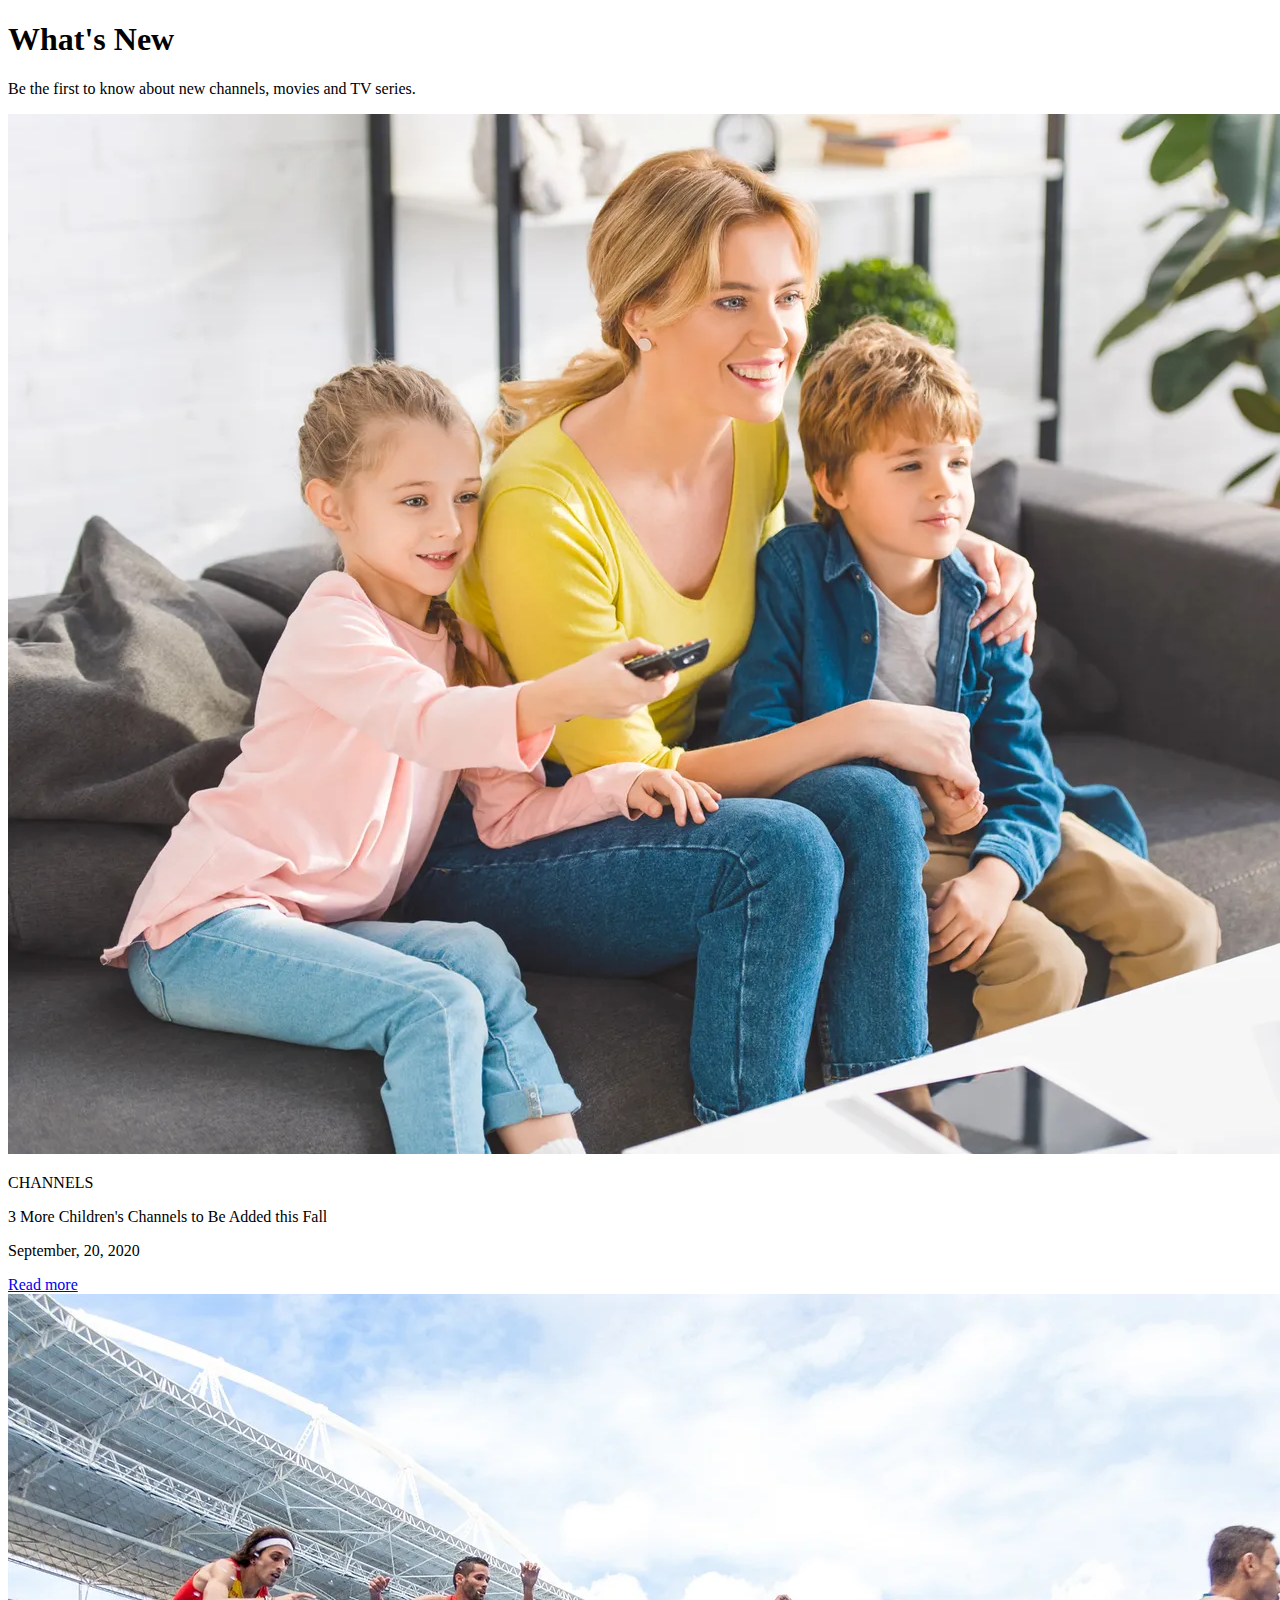
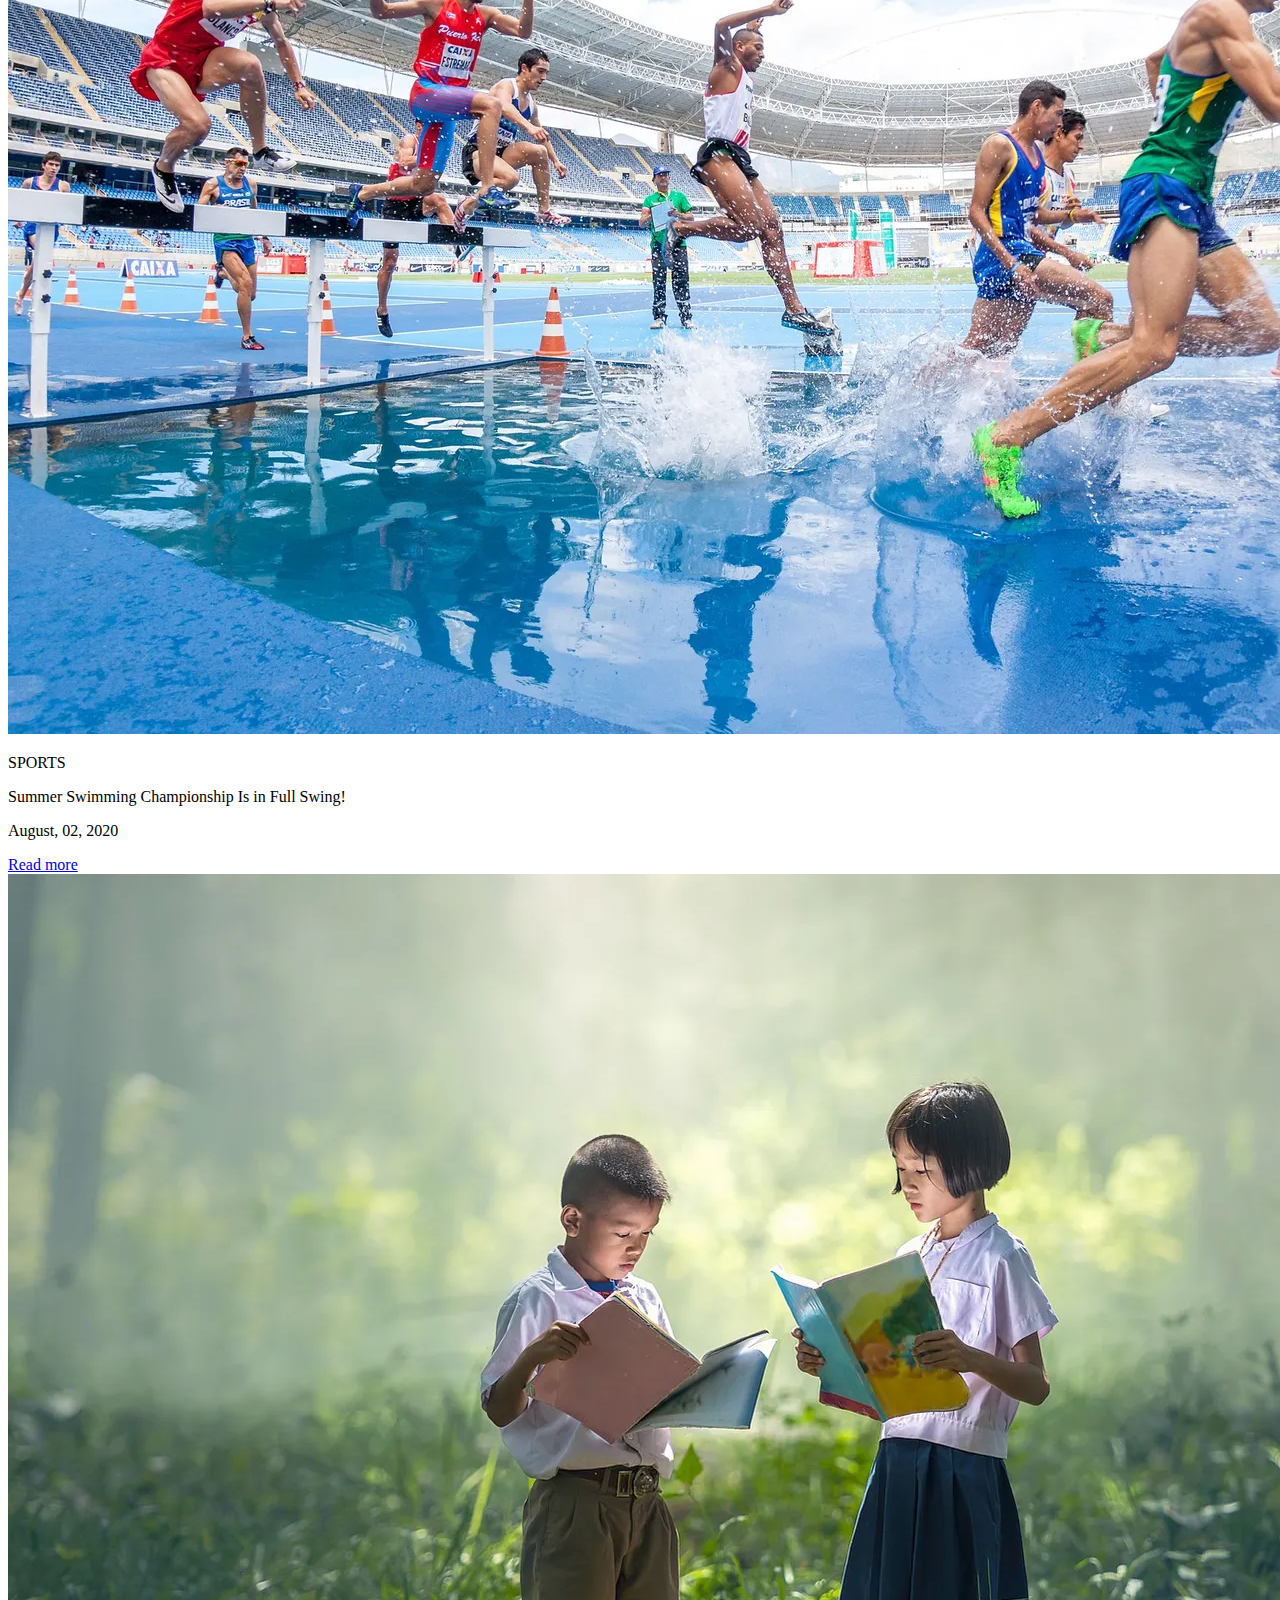
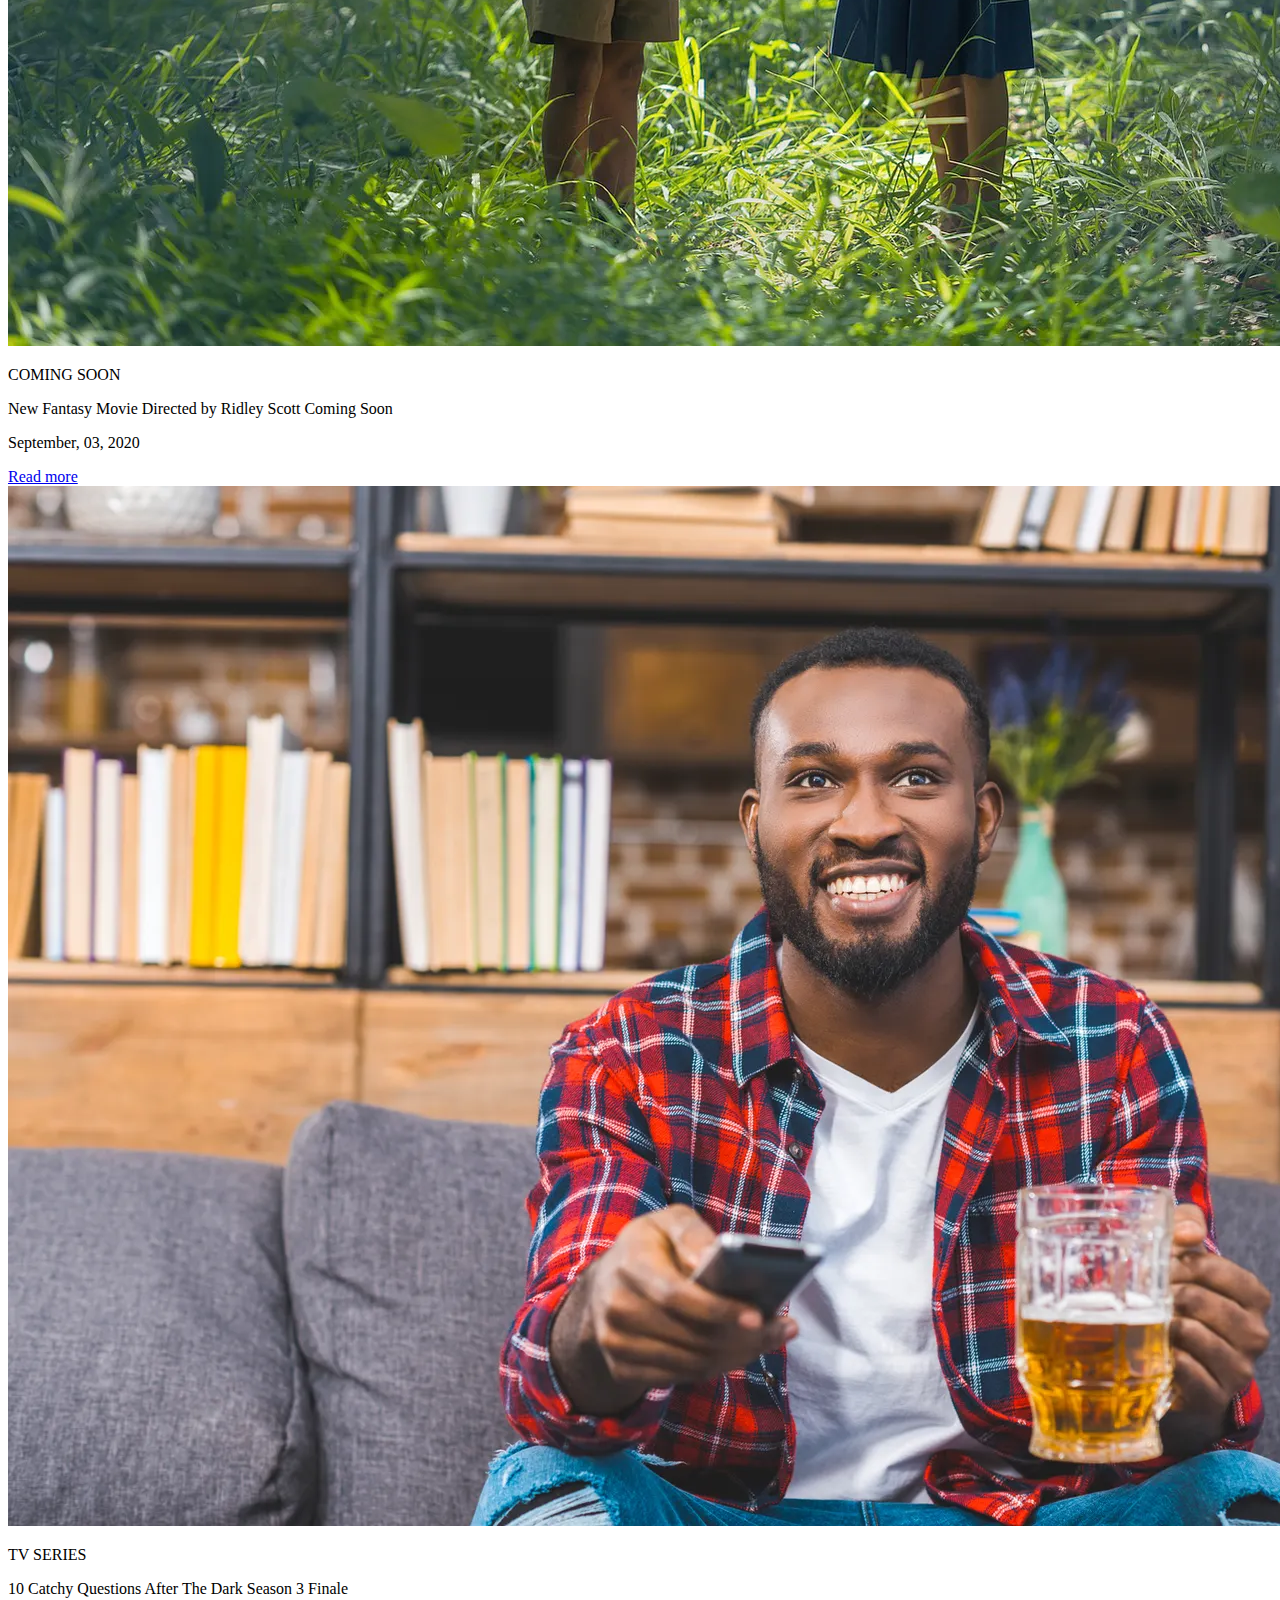
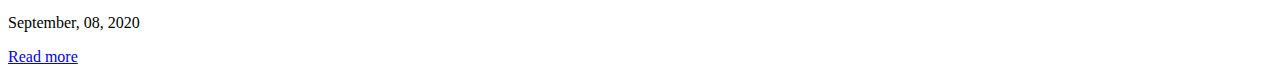
==== site.html @ 7ece8cc1 "my block" ====
<!DOCTYPE html>
<html lang="en">

<head>
    <meta charset="UTF-8">
    <meta http-equiv="X-UA-Compatible" content="IE=edge">
    <meta name="viewport" content="width=device-width, initial-scale=1.0">
    <title>My block</title>
</head>

<body>
    <div class="wn-title">
        <div class="wn-para">
            <h1>What's New</h1>
        </div>
        <div class="yellow-stripe"></div>
        <div class="wn-text">
            <p>Be the first to know about new channels, movies and TV series.</p>
        </div>
    </div>
    <div class="wn-channels">
        <img src="img/channels.webp" alt="family">
        <div class="wn-text-pos">
            <div class="block-title">
                <p>CHANNELS</p>
            </div>
            <div class="wn-block-text">
                <p>3 More Children's Channels to Be Added this Fall</p>
            </div>
            <div class=" wn-block-date">
                <p>September, 20, 2020</p>
            </div>
            <div class="wn-button">
                <span class="button"><a href="#">Read more</a></span>
            </div>
        </div>
    </div>
    <div class="wn-sports">
        <img src="img/sports.webp" alt="sport event">
        <div class="wn-text-pos">
            <div class="block-title">
                <p>SPORTS</p>
            </div>
            <div class="wn-block-text">
                <p>Summer Swimming Championship Is in Full Swing!</p>
            </div>
            <div class=" wn-block-date">
                <p>August, 02, 2020</p>
            </div>
            <div class="wn-button">
                <span class="button"><a href="#">Read more</a></span>
            </div>
        </div>
    </div>
    <div class="wn-coming-soon">
        <img src="img/coming-soon.webp" alt="two kids">
        <div class="wn-text-pos">
            <div class="block-title">
                <p>COMING SOON</p>
            </div>
            <div class="wn-block-text">
                <p>New Fantasy Movie Directed by Ridley Scott Coming Soon</p>
            </div>
            <div class=" wn-block-date">
                <p>September, 03, 2020</p>
            </div>
            <div class="wn-button">
                <span class="button"><a href="#">Read more</a></span>
            </div>
        </div>
    </div>
    <div class="wn-tv-series">
        <img src="img/tv-series.webp" alt="man sitting on the sofa">
        <div class="wn-text-pos">
            <div class="block-title">
                <p>TV SERIES</p>
            </div>
            <div class="wn-block-text">
                <p>10 Catchy Questions After The Dark Season 3 Finale</p>
            </div>
            <div class=" wn-block-date">
                <p>September, 08, 2020</p>
            </div>
            <div class="wn-button">
                <span class="button"><a href="#">Read more</a></span>
            </div>
        </div>
    </div>
</body>

</html>
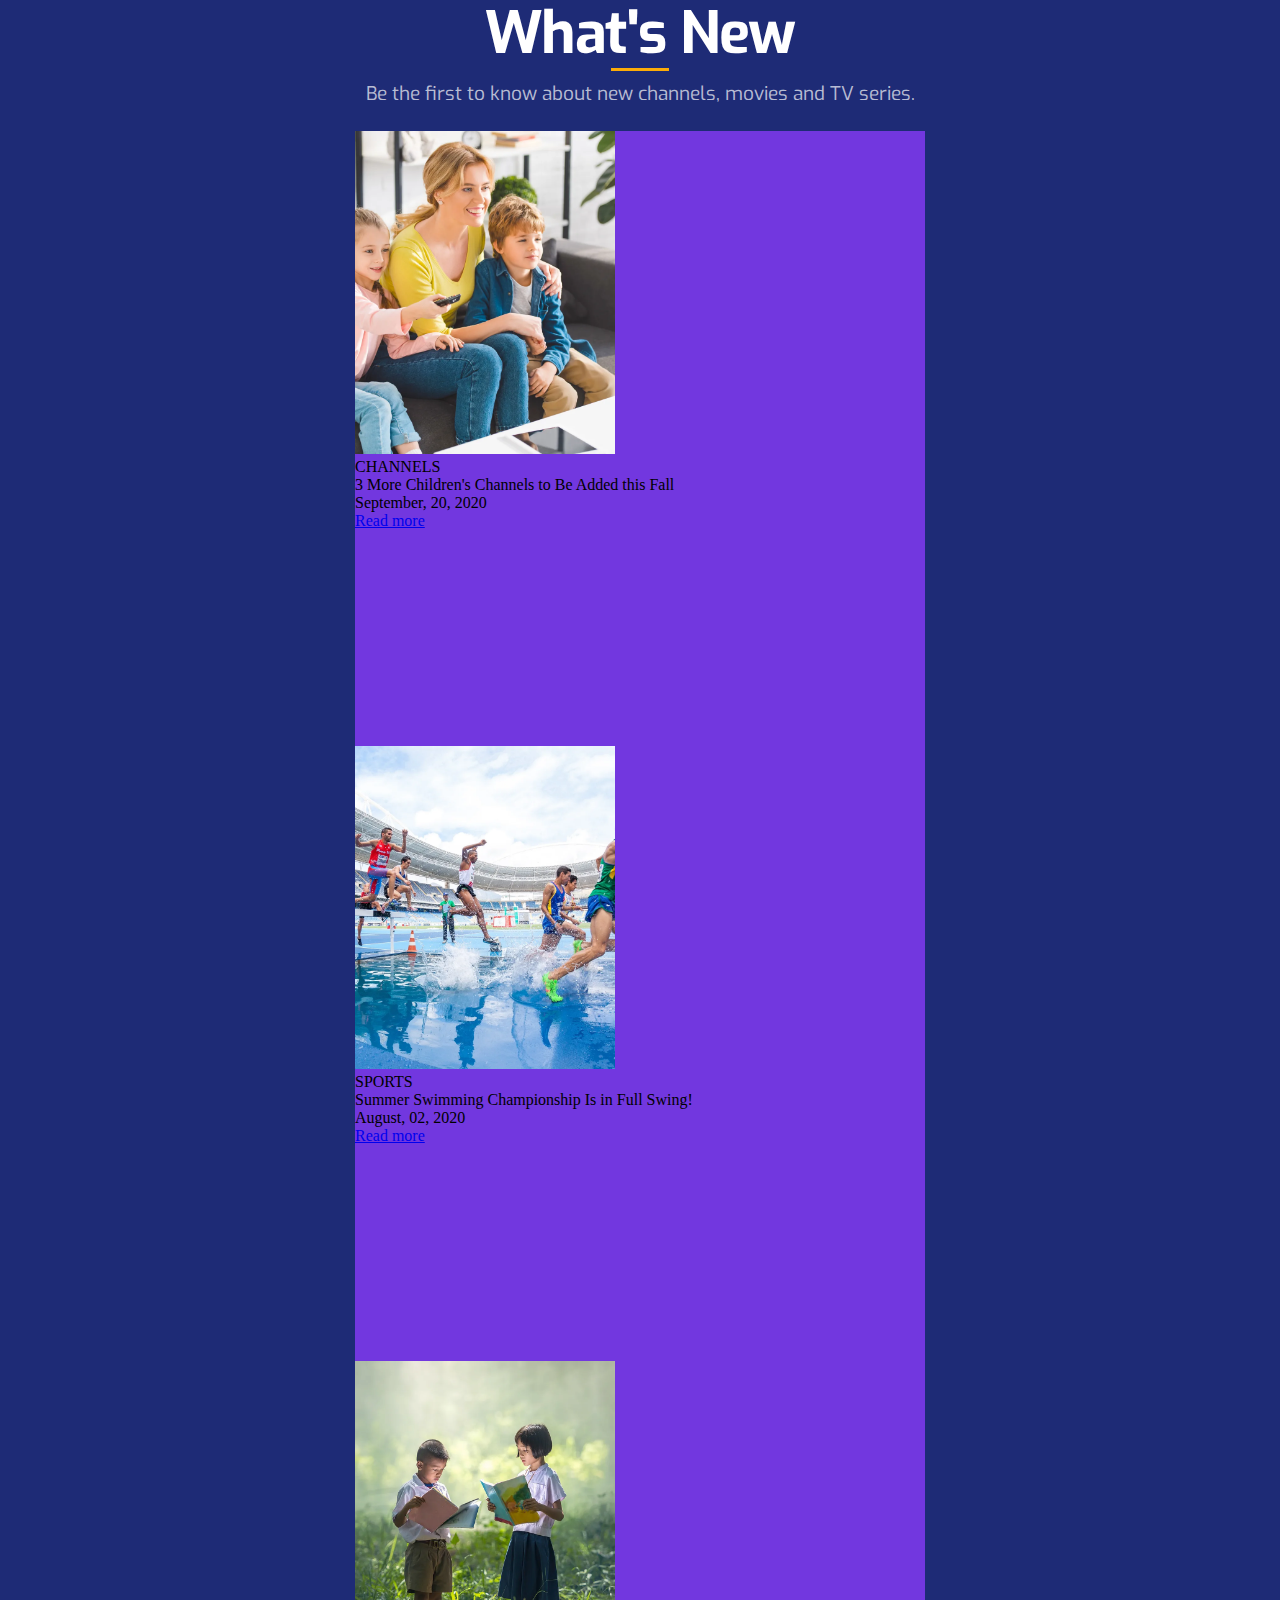
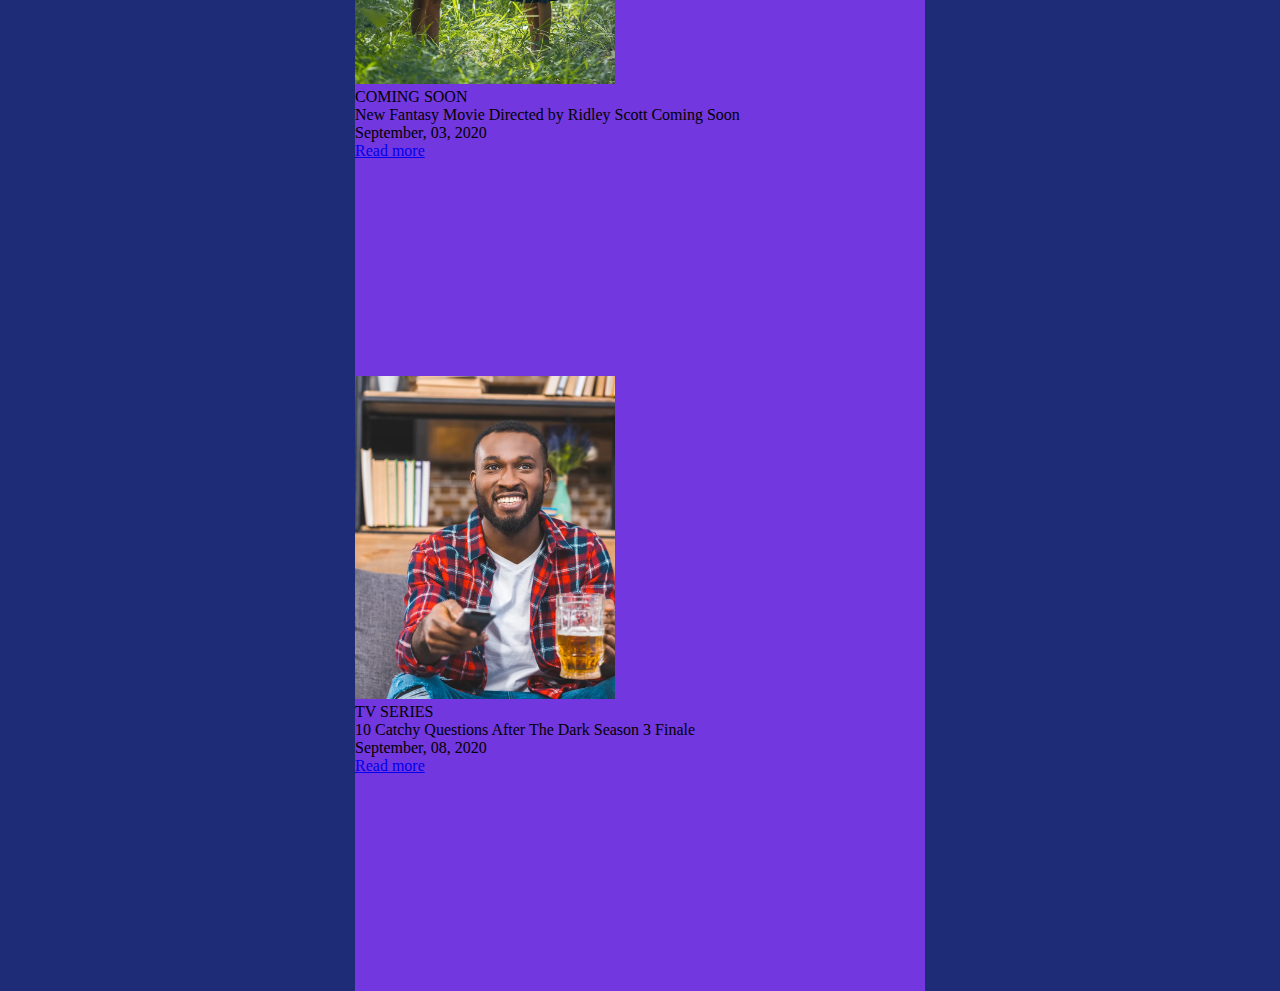
==== commit 01612938: "new one" ====
--- a/site.html
+++ b/site.html
@@ -4,85 +4,90 @@
 <head>
     <meta charset="UTF-8">
     <meta http-equiv="X-UA-Compatible" content="IE=edge">
-    <meta name="viewport" content="width=device-width, initial-scale=1.0">
+    <meta name="viewport" content="width=device-width, initial-scale=1">
+    <link rel="stylesheet" href="index.css">
     <title>My block</title>
 </head>
 
 <body>
-    <div class="wn-title">
-        <div class="wn-para">
-            <h1>What's New</h1>
-        </div>
-        <div class="yellow-stripe"></div>
-        <div class="wn-text">
-            <p>Be the first to know about new channels, movies and TV series.</p>
-        </div>
-    </div>
-    <div class="wn-channels">
-        <img src="img/channels.webp" alt="family">
-        <div class="wn-text-pos">
-            <div class="block-title">
-                <p>CHANNELS</p>
+    <div class="wn-block">
+        <div class="wn-title">
+            <div class="wn-para">
+                <p>What's New</p>
             </div>
-            <div class="wn-block-text">
-                <p>3 More Children's Channels to Be Added this Fall</p>
-            </div>
-            <div class=" wn-block-date">
-                <p>September, 20, 2020</p>
-            </div>
-            <div class="wn-button">
-                <span class="button"><a href="#">Read more</a></span>
+            <div class="yellow-stripe"></div>
+            <div class="wn-text">
+                <p>Be the first to know about new channels, movies and TV series.</p>
             </div>
         </div>
-    </div>
-    <div class="wn-sports">
-        <img src="img/sports.webp" alt="sport event">
-        <div class="wn-text-pos">
-            <div class="block-title">
-                <p>SPORTS</p>
+        <div class="wn-block-pos">
+            <div class="wn-channels">
+                <img src="img/channels.webp" alt="family">
+                <div class="wn-text-pos">
+                    <div class="block-title">
+                        <p>CHANNELS</p>
+                    </div>
+                    <div class="wn-block-text">
+                        <p>3 More Children's Channels to Be Added this Fall</p>
+                    </div>
+                    <div class=" wn-block-date">
+                        <p>September, 20, 2020</p>
+                    </div>
+                    <div class="wn-button">
+                        <span class="button"><a href="#">Read more</a></span>
+                    </div>
+                </div>
             </div>
-            <div class="wn-block-text">
-                <p>Summer Swimming Championship Is in Full Swing!</p>
+            <div class="wn-sports">
+                <img src="img/sports.webp" alt="sport event">
+                <div class="wn-text-pos">
+                    <div class="block-title">
+                        <p>SPORTS</p>
+                    </div>
+                    <div class="wn-block-text">
+                        <p>Summer Swimming Championship Is in Full Swing!</p>
+                    </div>
+                    <div class=" wn-block-date">
+                        <p>August, 02, 2020</p>
+                    </div>
+                    <div class="wn-button">
+                        <span class="button"><a href="#">Read more</a></span>
+                    </div>
+                </div>
             </div>
-            <div class=" wn-block-date">
-                <p>August, 02, 2020</p>
+            <div class="wn-coming-soon">
+                <img src="img/coming-soon.webp" alt="two kids">
+                <div class="wn-text-pos">
+                    <div class="block-title">
+                        <p>COMING SOON</p>
+                    </div>
+                    <div class="wn-block-text">
+                        <p>New Fantasy Movie Directed by Ridley Scott Coming Soon</p>
+                    </div>
+                    <div class=" wn-block-date">
+                        <p>September, 03, 2020</p>
+                    </div>
+                    <div class="wn-button">
+                        <span class="button"><a href="#">Read more</a></span>
+                    </div>
+                </div>
             </div>
-            <div class="wn-button">
-                <span class="button"><a href="#">Read more</a></span>
-            </div>
-        </div>
-    </div>
-    <div class="wn-coming-soon">
-        <img src="img/coming-soon.webp" alt="two kids">
-        <div class="wn-text-pos">
-            <div class="block-title">
-                <p>COMING SOON</p>
-            </div>
-            <div class="wn-block-text">
-                <p>New Fantasy Movie Directed by Ridley Scott Coming Soon</p>
-            </div>
-            <div class=" wn-block-date">
-                <p>September, 03, 2020</p>
-            </div>
-            <div class="wn-button">
-                <span class="button"><a href="#">Read more</a></span>
-            </div>
-        </div>
-    </div>
-    <div class="wn-tv-series">
-        <img src="img/tv-series.webp" alt="man sitting on the sofa">
-        <div class="wn-text-pos">
-            <div class="block-title">
-                <p>TV SERIES</p>
-            </div>
-            <div class="wn-block-text">
-                <p>10 Catchy Questions After The Dark Season 3 Finale</p>
-            </div>
-            <div class=" wn-block-date">
-                <p>September, 08, 2020</p>
-            </div>
-            <div class="wn-button">
-                <span class="button"><a href="#">Read more</a></span>
+            <div class="wn-tv-series">
+                <img src="img/tv-series.webp" alt="man sitting on the sofa">
+                <div class="wn-text-pos">
+                    <div class="block-title">
+                        <p>TV SERIES</p>
+                    </div>
+                    <div class="wn-block-text">
+                        <p>10 Catchy Questions After The Dark Season 3 Finale</p>
+                    </div>
+                    <div class=" wn-block-date">
+                        <p>September, 08, 2020</p>
+                    </div>
+                    <div class="wn-button">
+                        <span class="button"><a href="#">Read more</a></span>
+                    </div>
+                </div>
             </div>
         </div>
     </div>
--- a/index.css
+++ b/index.css
@@ -0,0 +1,98 @@
+@import url("https://fonts.googleapis.com/css2?family=Exo&display=swap");
+@import url("https://fonts.googleapis.com/css2?family=Rajdhani:wght@500&display=swap");
+
+* {
+    margin: 0;
+    padding: 0;
+}
+
+.wn-block {
+    background-color: rgb(30, 43, 118);
+}
+
+.wn-block img {
+    width: 260px;
+    height: 323px;
+    object-fit: cover;
+}
+
+.wn-block-pos {
+    width: 100%;
+    height: 100%;
+    top: 0;
+    left: 0;
+    margin-top: 25px;
+}
+
+.wn-para {
+    text-align: center;
+    font-family: 'Exo', sans-serif;
+    font-size: 58px;
+    line-height: 1.18;
+    font-weight: 700;
+    color: #fff;
+    text-align: center;
+    letter-spacing: -0.021em;
+}
+
+.yellow-stripe {
+    background-color: rgb(253, 172, 8);
+    width: 58.5px;
+    height: 3px;
+    margin: auto;
+    margin-bottom: 10px;
+}
+
+.wn-text {
+    text-align: center;
+    color: rgba(255, 255, 255, 0.7);
+    font-size: 19px;
+    font-family: 'Exo', sans-serif;
+}
+
+.wn-channels,
+.wn-sports,
+.wn-coming-soon,
+.wn-tv-series {
+    width: 570px;
+    height: 615px;
+    background-color: #7237df;
+    margin: auto;
+}
+
+@media screen and (max-width: 750px) {
+
+    .wn-channels,
+    .wn-sports,
+    .wn-coming-soon,
+    .wn-tv-series {
+        width: 100%;
+        height: auto;
+        top: 0;
+        right: 0;
+        bottom: 0;
+        left: 0;
+        margin: auto;
+    }
+
+    .wn-channels,
+    .wn-sports,
+    .wn-coming-soon,
+    .wn-tv-series {
+        margin-bottom: 25px;
+    }
+
+    .wn-block {
+        width: 100%;
+    }
+
+    .wn-block img {
+        width: 90%;
+        height: auto;
+        object-fit: cover;
+        display: block;
+        margin-left: auto;
+        margin-right: auto;
+        padding-top: 25px;
+    }
+}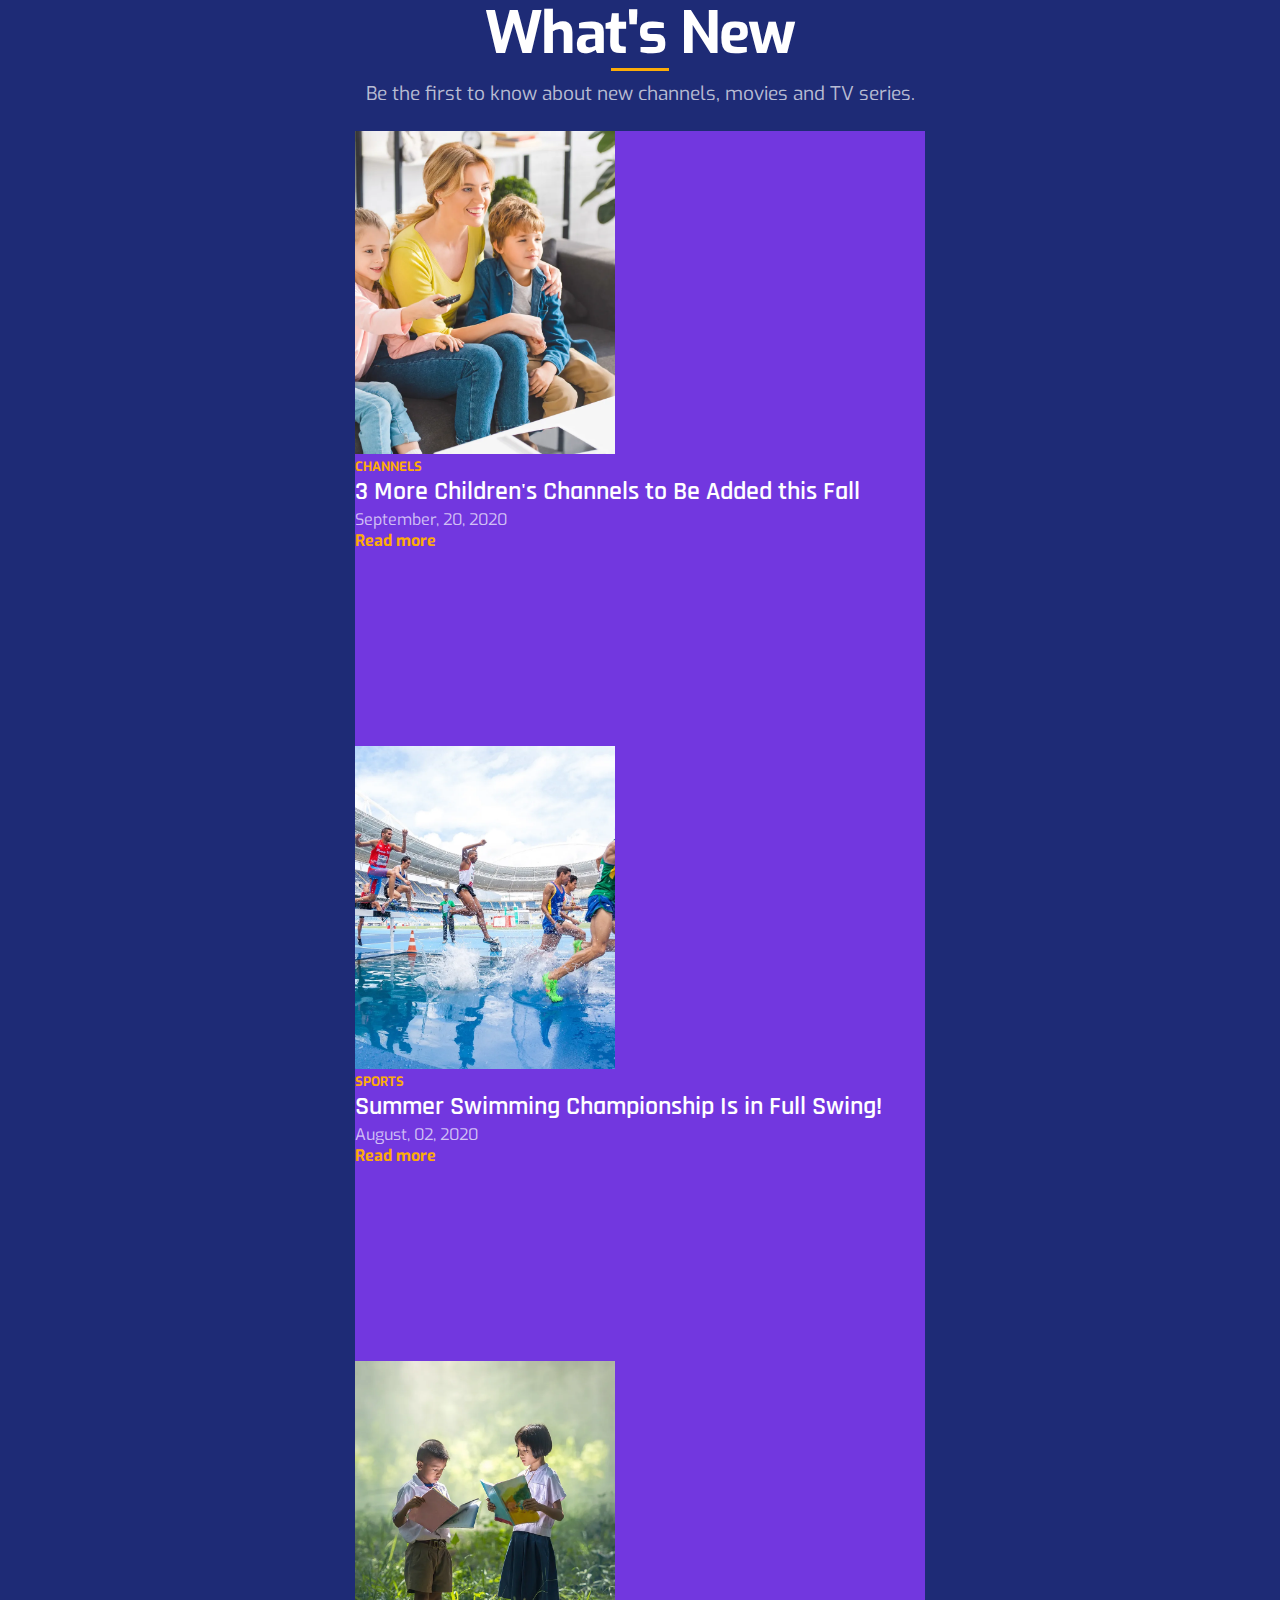
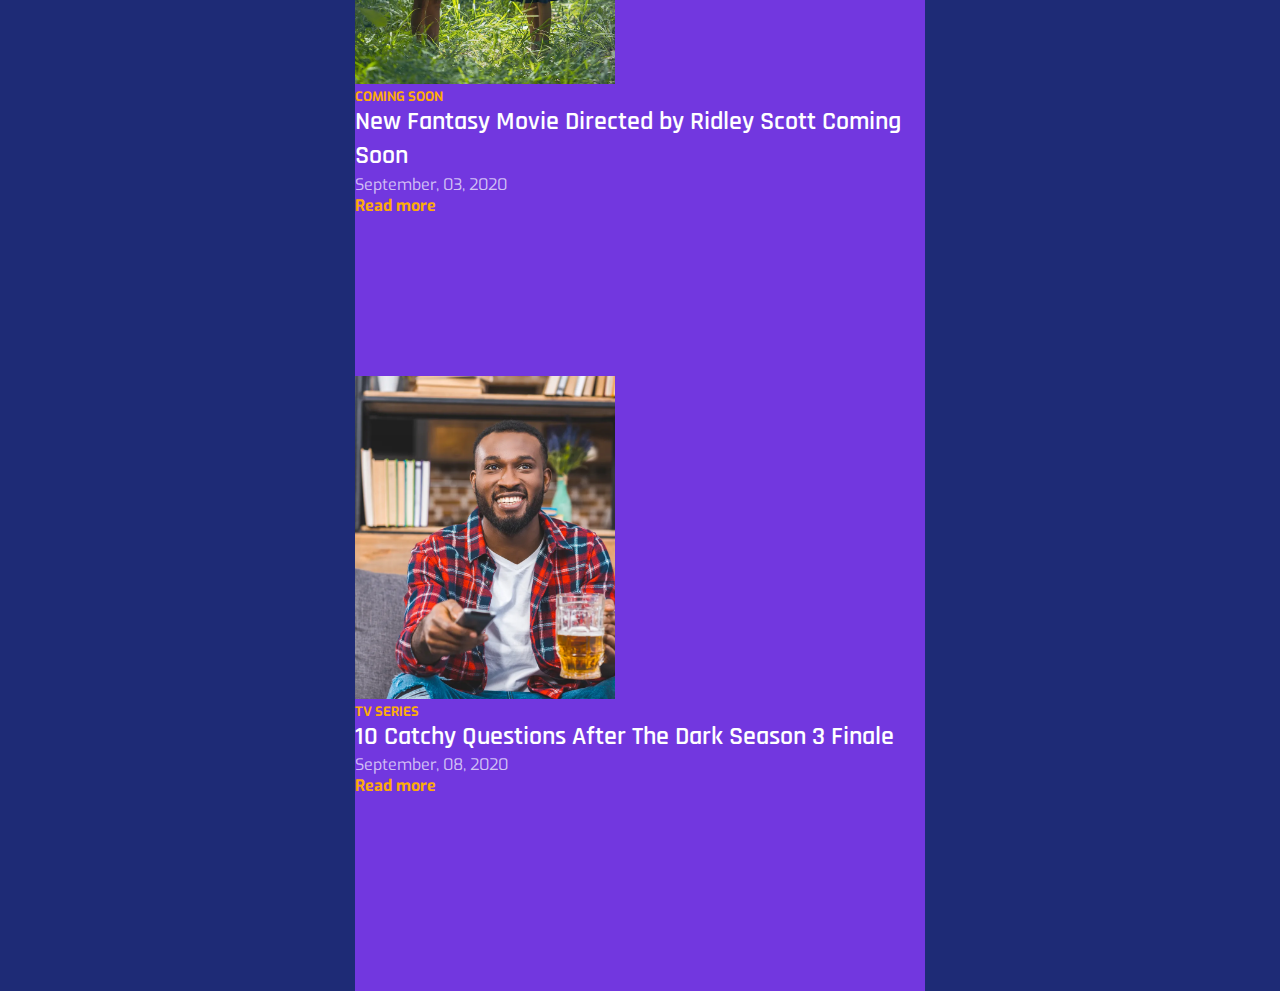
==== commit 3ad2787b: "media" ====
--- a/site.html
+++ b/site.html
@@ -6,6 +6,7 @@
     <meta http-equiv="X-UA-Compatible" content="IE=edge">
     <meta name="viewport" content="width=device-width, initial-scale=1">
     <link rel="stylesheet" href="index.css">
+    <link href="https://cdn.jsdelivr.net/npm/bootstrap@5.1.3/dist/css/bootstrap.min.css" rel="stylesheet" integrity="sha384-1BmE4kWBq78iYhFldvKuhfTAU6auU8tT94WrHftjDbrCEXSU1oBoqyl2QvZ6jIW3" crossorigin="anonymous">
     <title>My block</title>
 </head>
 
--- a/index.css
+++ b/index.css
@@ -50,6 +50,40 @@
     font-family: 'Exo', sans-serif;
 }
 
+.block-title {
+    color: #fdac08;
+    font-weight: bold;
+    font-size: 13px;
+    font-family: "Exo", sans-serif;
+}
+
+.wn-block-text {
+    font-family: "Rajdhani", sans-serif;
+    font-size: 26px;
+    font-weight: 600;
+    letter-spacing: 0;
+    line-height: 1.31;
+    color: white;
+}
+
+.wn-block-date {
+    font-family: Exo;
+    color: rgba(255, 255, 255, 0.7);
+}
+
+.button a {
+    font-family: "Exo", sans-serif;
+    color: #fdac08;
+    font-weight: 700;
+    text-decoration: none;
+}
+
+.button a:hover {
+    color: #fff;
+    transition: 0.7s;
+    text-decoration: underline;
+}
+
 .wn-channels,
 .wn-sports,
 .wn-coming-soon,
@@ -58,6 +92,56 @@
     height: 615px;
     background-color: #7237df;
     margin: auto;
+}
+
+@media screen and (min-width: 750px) and (max-width: 980px) {
+    .wn-block-pos {
+        display: grid;
+        grid-template-columns: 1fr 1fr;
+        grid-column-gap: 30px;
+        grid-row-gap: 30px;
+    }
+
+    .wn-channels,
+    .wn-sports,
+    .wn-coming-soon,
+    .wn-tv-series {
+        width: 100%;
+    }
+
+    .wn-text-pos {
+        margin-top: 20px;
+        margin-left: 20px;
+        padding: 25px
+    }
+
+    .wn-block-date {
+        margin-top: 20px;
+        margin-bottom: 70px;
+        font-size: 12px;
+    }
+
+    .block-title {
+        color: #fdac08;
+        font-weight: bold;
+        font-size: 12px;
+        font-family: "Exo", sans-serif;
+    }
+
+    .wn-block-text {
+        margin-top: 35px;
+        font-size: 24px;
+    }
+
+    .wn-block img {
+        width: 90%;
+        height: auto;
+        object-fit: cover;
+        display: block;
+        margin-left: auto;
+        margin-right: auto;
+        padding-top: 25px;
+    }
 }
 
 @media screen and (max-width: 750px) {
@@ -95,4 +179,22 @@
         margin-right: auto;
         padding-top: 25px;
     }
+
+    .wn-text-pos {
+        margin-top: 20px;
+        margin-left: 20px;
+        padding: 25px
+    }
+
+    .wn-block-date {
+        margin-top: 20px;
+        margin-bottom: 70px;
+    }
+
+    .wn-block-text {
+        margin-top: 35px;
+        font-size: 22px;
+    }
+
+
 }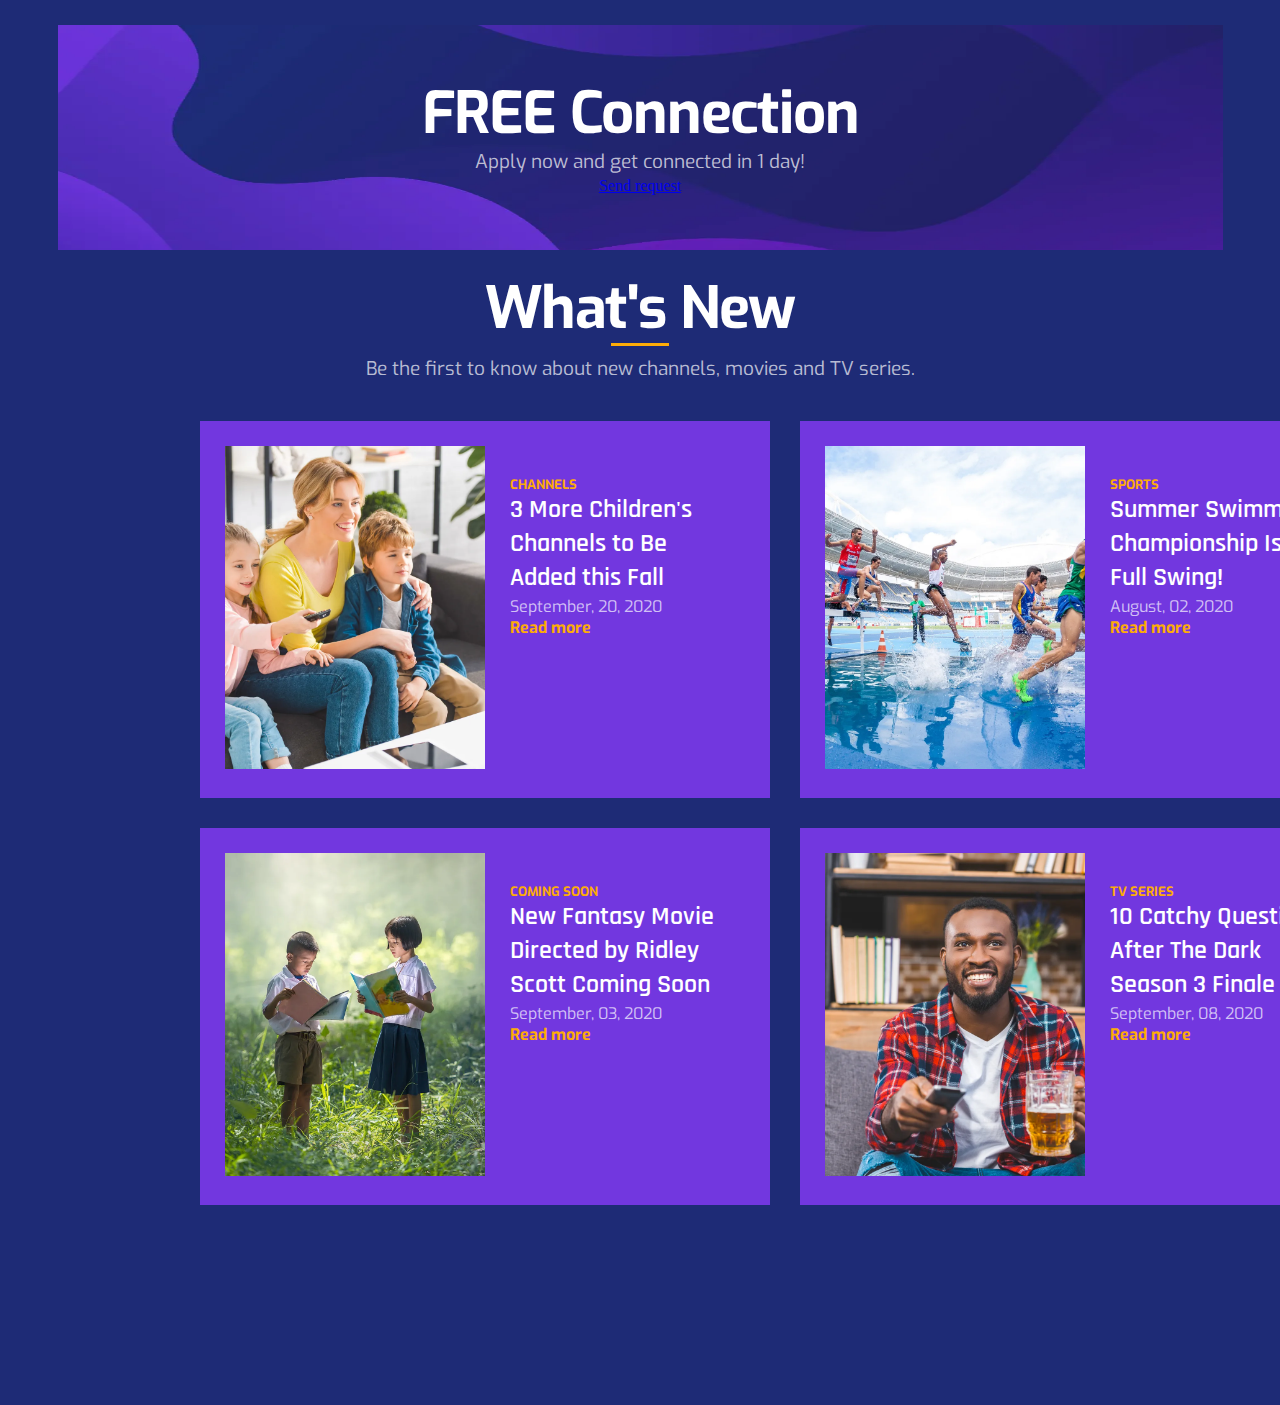
==== commit 25dbfa47: "new" ====
--- a/site.html
+++ b/site.html
@@ -6,11 +6,32 @@
     <meta http-equiv="X-UA-Compatible" content="IE=edge">
     <meta name="viewport" content="width=device-width, initial-scale=1">
     <link rel="stylesheet" href="index.css">
-    <link href="https://cdn.jsdelivr.net/npm/bootstrap@5.1.3/dist/css/bootstrap.min.css" rel="stylesheet" integrity="sha384-1BmE4kWBq78iYhFldvKuhfTAU6auU8tT94WrHftjDbrCEXSU1oBoqyl2QvZ6jIW3" crossorigin="anonymous">
+    <link href="https://cdn.jsdelivr.net/npm/bootstrap@5.1.3/dist/css/bootstrap.min.css" rel="stylesheet"
+        integrity="sha384-1BmE4kWBq78iYhFldvKuhfTAU6auU8tT94WrHftjDbrCEXSU1oBoqyl2QvZ6jIW3" crossorigin="anonymous">
     <title>My block</title>
 </head>
 
 <body>
+    <!-- Free con -->
+
+    <div class="fc-block">
+        <div class="fc-block-pos">
+            <div class="fc-text">
+
+                <div class="fc-title">
+                    <p>FREE Connection</p>
+                </div>
+                <div class="yellow-stripe-fc"></div>
+                <div class="fc-para">
+                    <p>Apply now and get connected in 1 day!</p>
+                </div>
+                <span class="button-fc"><a href="#">Send request</a></span>
+
+            </div>
+        </div>
+    </div>
+
+    <!-- Whats new -->
     <div class="wn-block">
         <div class="wn-title">
             <div class="wn-para">
--- a/index.css
+++ b/index.css
@@ -4,6 +4,64 @@
 * {
     margin: 0;
     padding: 0;
+}
+
+html {
+    background-color: rgb(30, 43, 118);
+}
+
+/* FC Block */
+.fc-block {
+    background-color: rgb(30, 43, 118);
+    margin: 0;
+    padding: 0;
+    position: relative;
+    height: auto;
+    overflow: hidden;
+}
+
+.fc-title {
+    font-family: 'Exo', sans-serif;
+    font-size: 58px;
+    font-weight: 700;
+    letter-spacing: -.021em;
+    line-height: 1.18;
+    color: white;
+}
+
+.fc-para {
+    font-family: 'Exo', sans-serif;
+    font-size: 19px;
+    line-height: 1.5;
+    font-weight: 400;
+    letter-spacing: 0;
+    color: rgb(189,189,211);
+}
+
+.fc-text {
+    margin: 25px;
+}
+.fc-text {
+    background-image: url(img/free-con-bg.webp);
+    background-repeat: no-repeat;
+    background-position: center;
+    background-size: 1165px 465px;
+    text-align: center;
+    padding: 55px;
+}
+
+/* @media screen and (max-width: 1120px) {
+    .fc-block img {
+        object-fit: cover;
+        width: 100%;
+    }
+} */
+
+@media screen and (max-width: 980px) {
+    .fc-text {
+        object-fit: cover;
+        width: 100%;
+    }
 }
 
 .wn-block {
@@ -14,14 +72,7 @@
     width: 260px;
     height: 323px;
     object-fit: cover;
-}
-
-.wn-block-pos {
-    width: 100%;
-    height: 100%;
-    top: 0;
-    left: 0;
-    margin-top: 25px;
+    margin: 25px;
 }
 
 .wn-para {
@@ -89,9 +140,45 @@
 .wn-coming-soon,
 .wn-tv-series {
     width: 570px;
-    height: 615px;
+    height: auto;
     background-color: #7237df;
     margin: auto;
+
+}
+
+@media screen and (min-width: 980px) {
+    .wn-block-pos {
+        display: grid;
+        justify-content: space-around;
+        grid-template-columns: 1fr 1fr;
+        grid-row-gap: 30px;
+        grid-column-gap: 30px;
+        justify-items: center;
+        padding: 200px;
+        margin-top: -160px;
+        width: auto;
+    }
+
+    .wn-channels,
+    .wn-sports,
+    .wn-coming-soon,
+    .wn-tv-series {
+        width: 570px;
+        height: auto;
+        background-color: #7237df;
+        margin: auto;
+        position: relative;
+
+    }
+
+    .wn-text-pos {
+        position: absolute;
+        top: 0;
+        right: 40px;
+        margin-top: 55px;
+        margin-left: 310px;
+    }
+
 }
 
 @media screen and (min-width: 750px) and (max-width: 980px) {
@@ -100,6 +187,7 @@
         grid-template-columns: 1fr 1fr;
         grid-column-gap: 30px;
         grid-row-gap: 30px;
+        margin: 25px;
     }
 
     .wn-channels,
@@ -145,7 +233,9 @@
 }
 
 @media screen and (max-width: 750px) {
-
+    .wn-block-pos {
+        margin: 25px;
+    }
     .wn-channels,
     .wn-sports,
     .wn-coming-soon,
@@ -189,6 +279,7 @@
     .wn-block-date {
         margin-top: 20px;
         margin-bottom: 70px;
+        font-size: 12px;
     }
 
     .wn-block-text {
@@ -196,5 +287,12 @@
         font-size: 22px;
     }
 
-
-}+    .button a {
+        font-family: "Exo", sans-serif;
+        color: #fdac08;
+        font-weight: 700;
+        text-decoration: none;
+        font-size: 15px;
+    }
+
+}
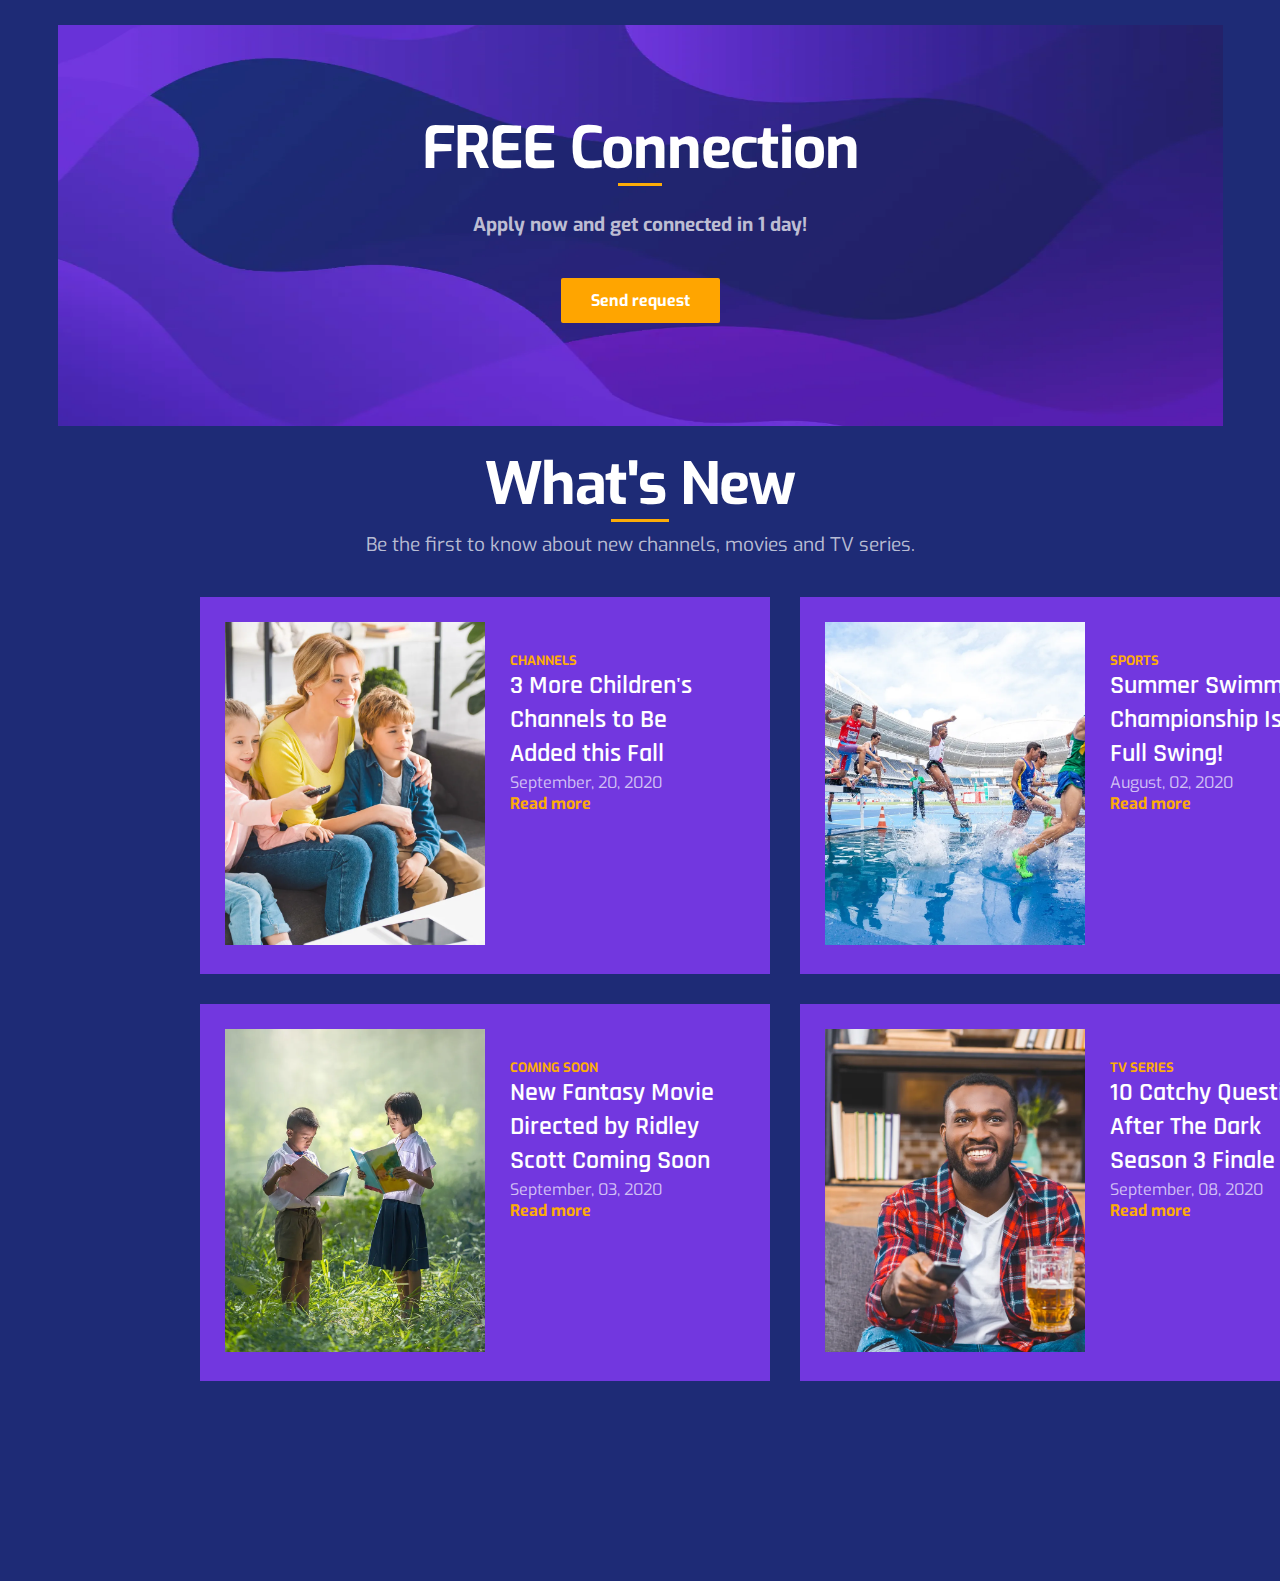
==== commit 02335fbb: "done" ====
--- a/site.html
+++ b/site.html
@@ -25,8 +25,9 @@
                 <div class="fc-para">
                     <p>Apply now and get connected in 1 day!</p>
                 </div>
+                <div class="button-fc-pos">
                 <span class="button-fc"><a href="#">Send request</a></span>
-
+                </div>
             </div>
         </div>
     </div>
--- a/index.css
+++ b/index.css
@@ -27,15 +27,21 @@
     letter-spacing: -.021em;
     line-height: 1.18;
     color: white;
-}
-
+    margin-top: 35px;
+}
+
+.button-fc-pos{
+    margin-bottom: 60px;
+}
 .fc-para {
     font-family: 'Exo', sans-serif;
     font-size: 19px;
     line-height: 1.5;
-    font-weight: 400;
+    font-weight: 700;
     letter-spacing: 0;
     color: rgb(189,189,211);
+    margin-top: 25px;
+    margin-bottom: 50px;
 }
 
 .fc-text {
@@ -50,19 +56,40 @@
     padding: 55px;
 }
 
-/* @media screen and (max-width: 1120px) {
-    .fc-block img {
-        object-fit: cover;
-        width: 100%;
-    }
-} */
-
-@media screen and (max-width: 980px) {
+.button-fc a {
+    text-decoration: none;
+    font-weight: 700;
+    font-family: 'Exo', sans-serif;
+    color: #fff;
+    background-color: orange;
+    padding-top: 12px;
+    padding-bottom: 12px;
+    padding-left: 30px;
+    padding-right: 30px;
+    border-radius: 2px;
+}
+
+.button-fc a:hover {
+    background-color: white;
+    color: black;
+    transition-duration: 0.9s;
+}
+
+.yellow-stripe-fc {
+    background-color: rgb(253, 172, 8);
+    width: 4%;
+    height: 3px;
+    margin: auto;
+    margin-bottom: 10px;
+}
+
+@media screen and (max-width: 1260px) {
     .fc-text {
-        object-fit: cover;
-        width: 100%;
-    }
-}
+        background-size: cover;
+    }
+}
+
+/* What's new */
 
 .wn-block {
     background-color: rgb(30, 43, 118);
